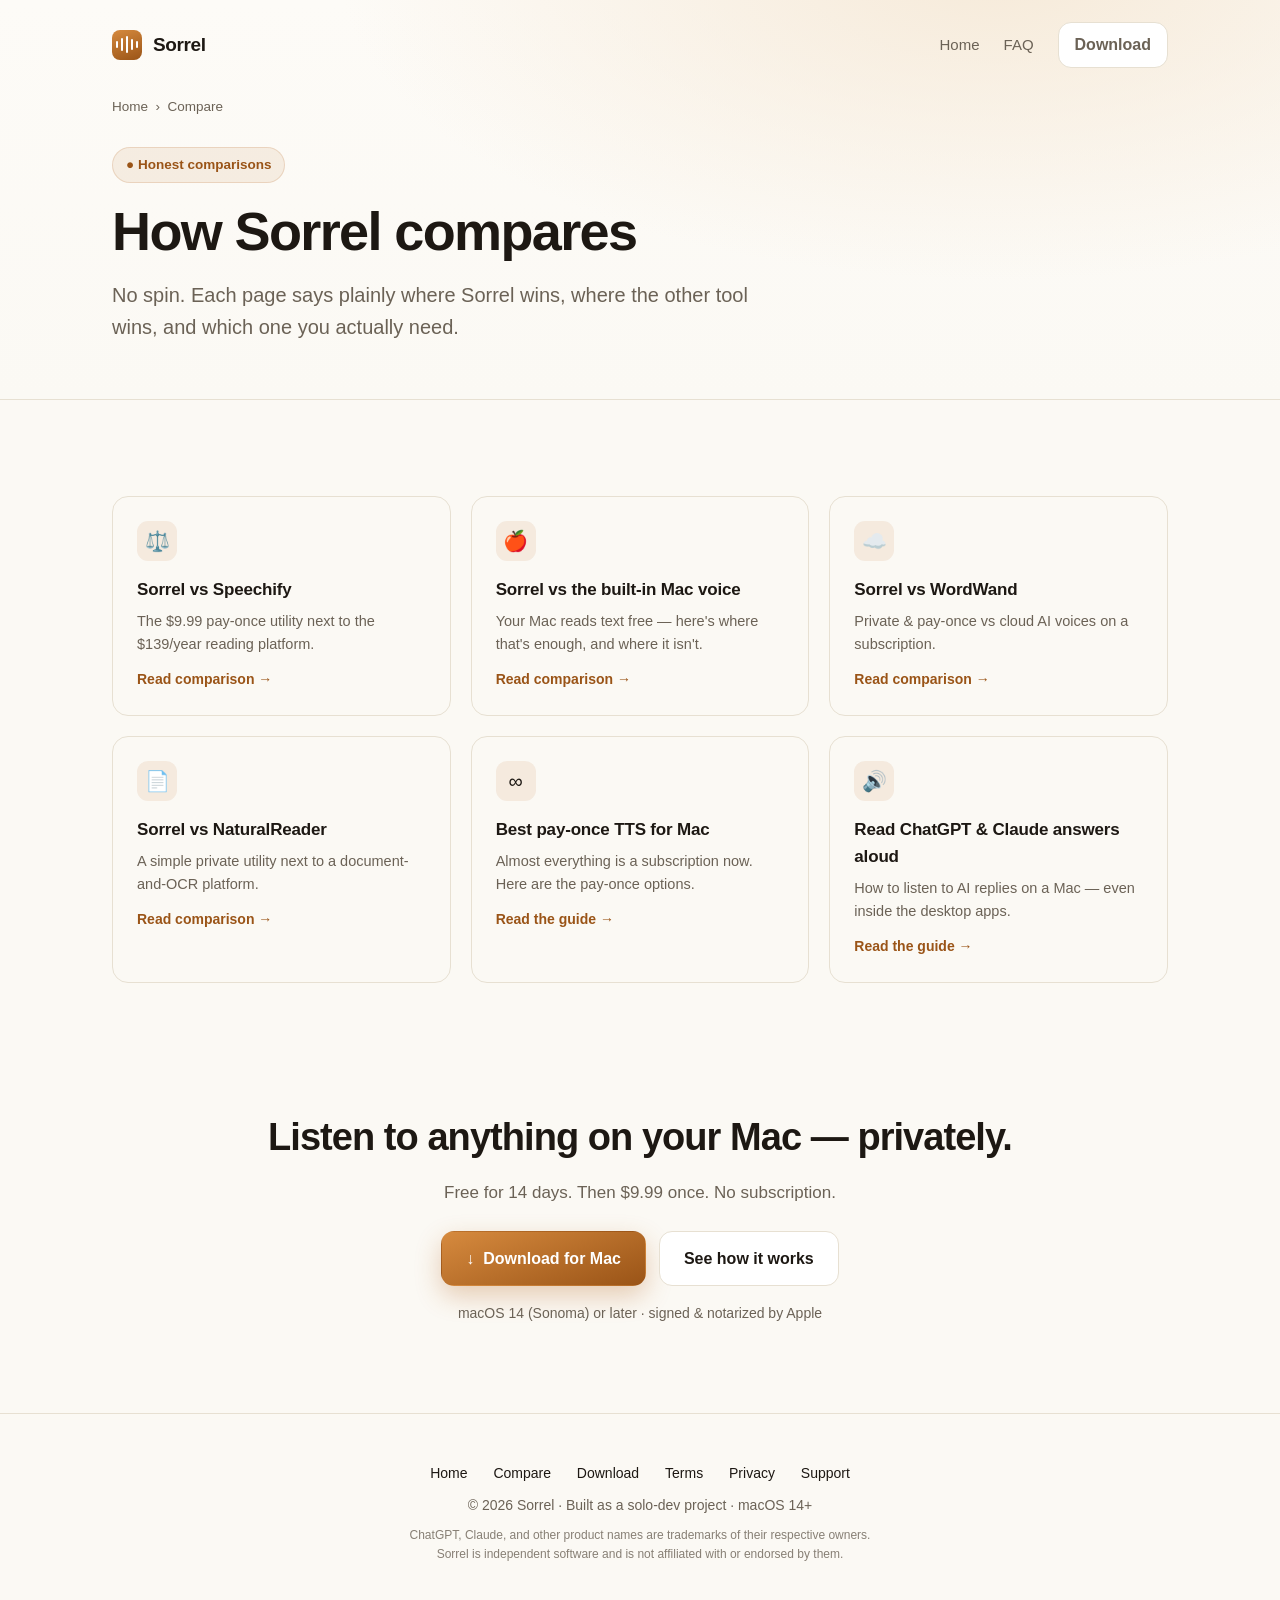
==== compare/index.html @ 5135015a "Sync landing page + share image" ====
<!DOCTYPE html>
<html lang="en"><head>
  <meta charset="UTF-8" />
  <meta name="viewport" content="width=device-width, initial-scale=1" />
  <title>Compare Sorrel — honest text-to-speech comparisons for Mac</title>
  <meta name="description" content="Honest, no-spin comparisons of Sorrel vs Speechify, WordWand, NaturalReader and the built-in Mac voice — plus guides to pay-once TTS and AI read-aloud." />
  <meta name="color-scheme" content="light" />
  <link rel="canonical" href="https://sorrelreader.com/compare/" />
  <meta property="og:type" content="website" />
  <meta property="og:url" content="https://sorrelreader.com/compare/" />
  <meta property="og:title" content="Compare Sorrel — honest text-to-speech comparisons for Mac" />
  <meta property="og:description" content="Honest side-by-sides: Sorrel vs Speechify, WordWand, NaturalReader, the built-in Mac voice, and more." />
  <meta property="og:image" content="https://sorrelreader.com/og-image.png" />
  <meta name="twitter:card" content="summary_large_image" />
  <meta name="twitter:title" content="Compare Sorrel — honest TTS comparisons for Mac" />
  <meta name="twitter:description" content="Sorrel vs Speechify, WordWand, NaturalReader, the built-in Mac voice, and more." />
  <meta name="twitter:image" content="https://sorrelreader.com/og-image.png" />
  <link rel="icon" href="data:image/svg+xml,%3Csvg xmlns='http://www.w3.org/2000/svg' viewBox='0 0 32 32'%3E%3Crect width='32' height='32' rx='8' fill='%23b5651f'/%3E%3Cg fill='none' stroke='white' stroke-width='2.4' stroke-linecap='round'%3E%3Cpath d='M11 13v6'/%3E%3Cpath d='M16 9v14'/%3E%3Cpath d='M21 12v8'/%3E%3C/g%3E%3C/svg%3E" />
  <link rel="stylesheet" href="/assets/compare.css" />
  <style>
    a.card{text-decoration:none;color:inherit;display:block;transition:border-color .12s ease, transform .05s ease;}
    a.card:hover{border-color:var(--accent);transform:translateY(-2px);}
    a.card .go{margin-top:12px;font-size:14px;font-weight:650;color:var(--accent);}
  </style>
  <script type="application/ld+json">
  {"@context":"https://schema.org","@type":"BreadcrumbList","itemListElement":[
    {"@type":"ListItem","position":1,"name":"Home","item":"https://sorrelreader.com/"},
    {"@type":"ListItem","position":2,"name":"Compare","item":"https://sorrelreader.com/compare/"}]}
  </script>
  <script type="application/ld+json">
  {"@context":"https://schema.org","@type":"SoftwareApplication","name":"Sorrel","applicationCategory":"UtilitiesApplication","operatingSystem":"macOS 14.0 or later","offers":{"@type":"Offer","price":"9.99","priceCurrency":"USD","description":"One-time purchase, no subscription. 14-day free trial."},"description":"A private macOS utility that reads copied text aloud in your Mac's own voice. Copy any text, press a hotkey, and Sorrel strips the clutter and speaks it — works inside the Claude and ChatGPT apps and PDFs."}
  </script>
</head>
<body>
  <a class="skip" href="#grid">Skip to content</a>
  <header class="phead">
    <div class="wrap">
      <nav>
        <a class="brand" href="/"><span class="ico" aria-hidden="true"><span><i></i><i></i><i></i><i></i><i></i></span></span>Sorrel</a>
        <div class="nav-links">
          <a class="hidem" href="/">Home</a>
          <a class="hidem" href="/#faq">FAQ</a>
          <a class="btn btn-ghost" style="padding:9px 16px" href="https://github.com/CodeMonkeyDonkey/sorrel-app/releases/latest/download/Sorrel.dmg">Download</a>
        </div>
      </nav>
      <p class="crumbs"><a href="/">Home</a> &nbsp;›&nbsp; Compare</p>
      <div class="inner">
        <span class="eyebrow">● Honest comparisons</span>
        <h1>How Sorrel compares</h1>
        <p class="lede">No spin. Each page says plainly where Sorrel wins, where the other tool wins, and which one you actually need.</p>
      </div>
    </div>
  </header>

  <main>
    <section class="section" id="grid">
      <div class="wrap">
        <div class="cards">
          <a class="card" href="/compare/sorrel-vs-speechify/">
            <div class="cico" aria-hidden="true">⚖️</div><h3>Sorrel vs Speechify</h3>
            <p>The $9.99 pay-once utility next to the $139/year reading platform.</p>
            <div class="go">Read comparison →</div>
          </a>
          <a class="card" href="/compare/sorrel-vs-mac-speak-selection/">
            <div class="cico" aria-hidden="true">🍎</div><h3>Sorrel vs the built-in Mac voice</h3>
            <p>Your Mac reads text free — here's where that's enough, and where it isn't.</p>
            <div class="go">Read comparison →</div>
          </a>
          <a class="card" href="/compare/sorrel-vs-wordwand/">
            <div class="cico" aria-hidden="true">☁️</div><h3>Sorrel vs WordWand</h3>
            <p>Private &amp; pay-once vs cloud AI voices on a subscription.</p>
            <div class="go">Read comparison →</div>
          </a>
          <a class="card" href="/compare/sorrel-vs-naturalreader/">
            <div class="cico" aria-hidden="true">📄</div><h3>Sorrel vs NaturalReader</h3>
            <p>A simple private utility next to a document-and-OCR platform.</p>
            <div class="go">Read comparison →</div>
          </a>
          <a class="card" href="/compare/best-pay-once-text-to-speech-mac/">
            <div class="cico" aria-hidden="true">∞</div><h3>Best pay-once TTS for Mac</h3>
            <p>Almost everything is a subscription now. Here are the pay-once options.</p>
            <div class="go">Read the guide →</div>
          </a>
          <a class="card" href="/compare/read-chatgpt-claude-answers-aloud-mac/">
            <div class="cico" aria-hidden="true">🔊</div><h3>Read ChatGPT &amp; Claude answers aloud</h3>
            <p>How to listen to AI replies on a Mac — even inside the desktop apps.</p>
            <div class="go">Read the guide →</div>
          </a>
        </div>
      </div>
    </section>

    <section class="ctaband">
      <div class="wrap">
        <h2>Listen to anything on your Mac — privately.</h2>
        <p>Free for 14 days. Then $9.99 once. No subscription.</p>
        <div class="cta">
          <a class="btn btn-primary" href="https://github.com/CodeMonkeyDonkey/sorrel-app/releases/latest/download/Sorrel.dmg">↓&nbsp; Download for Mac</a>
          <a class="btn btn-ghost" href="/#how">See how it works</a>
        </div>
        <p class="fine">macOS 14 (Sonoma) or later · signed &amp; notarized by Apple</p>
      </div>
    </section>
  </main>

  <footer>
    <div class="wrap">
      <div class="flinks">
        <a href="/">Home</a>
        <a href="/compare/">Compare</a>
        <a href="https://github.com/CodeMonkeyDonkey/sorrel-app/releases/latest/download/Sorrel.dmg">Download</a>
        <a href="/terms/">Terms</a>
        <a href="/privacy/">Privacy</a>
        <a href="mailto:me@julyskyfly.com">Support</a>
      </div>
      © 2026 Sorrel · Built as a solo-dev project · macOS 14+
      <div style="margin-top:10px;font-size:12px;line-height:1.55;opacity:.8;max-width:74ch;margin-left:auto;margin-right:auto;">ChatGPT, Claude, and other product names are trademarks of their respective owners. Sorrel is independent software and is not affiliated with or endorsed by them.</div>
    </div>
  </footer>
</body></html>
---- assets/compare.css ----
/* Sorrel — shared styles for comparison / alternative pages.
   Reuses the exact design tokens from the landing page (docs/index.html)
   so every comparison page matches the site visually. Link with:
   <link rel="stylesheet" href="/assets/compare.css"> */

:root{
  --bg:#fbf9f4;--surface:#ffffff;--surface-2:#f4efe5;--ink:#1d1813;--muted:#6b6256;
  --border:#e7e0d2;--accent:#9a5417;--accent-2:#d68a3e;--accent-ink:#fff;
  --ok:#2f7d4f;--no:#8f5a2a;
  --font:-apple-system,BlinkMacSystemFont,"SF Pro Display","Segoe UI",Roboto,Helvetica,Arial,sans-serif;
  --mono:ui-monospace,"SF Mono",Menlo,monospace;--maxw:1120px;
}
*{box-sizing:border-box;margin:0;padding:0;}
body{font-family:var(--font);color:var(--ink);background:var(--bg);-webkit-font-smoothing:antialiased;line-height:1.6;}
a{color:var(--accent);}
img{max-width:100%;}
.wrap{max-width:var(--maxw);margin:0 auto;padding:0 32px;}
.narrow{max-width:760px;}
.skip{position:absolute;left:-999px;}
.skip:focus{left:8px;top:8px;background:var(--accent);color:#fff;padding:10px 14px;border-radius:8px;z-index:20;text-decoration:none;}
:focus-visible{outline:3px solid var(--accent);outline-offset:2px;border-radius:4px;}

/* ---- nav (matches landing) ---- */
nav{display:flex;align-items:center;justify-content:space-between;padding:22px 0;}
.brand{display:flex;align-items:center;gap:11px;font-weight:700;font-size:19px;letter-spacing:-.02em;color:var(--ink);text-decoration:none;}
.brand .ico{width:30px;height:30px;border-radius:8px;background:linear-gradient(160deg,var(--accent-2),var(--accent));display:flex;align-items:center;justify-content:center;}
.brand .ico span{display:flex;gap:2.5px;align-items:center;}
.brand .ico i{width:2.6px;border-radius:2px;background:#fff;display:block;}
.brand .ico i:nth-child(1){height:7px}.brand .ico i:nth-child(2){height:13px}.brand .ico i:nth-child(3){height:17px}.brand .ico i:nth-child(4){height:11px}.brand .ico i:nth-child(5){height:7px}
.nav-links{display:flex;align-items:center;gap:24px;font-size:15px;}
.nav-links a{color:var(--muted);text-decoration:none;}.nav-links a:hover{color:var(--ink);}

/* ---- buttons (matches landing) ---- */
.btn{font-weight:650;font-size:16px;text-decoration:none;padding:14px 24px;border-radius:13px;border:1px solid transparent;display:inline-flex;align-items:center;gap:9px;transition:transform .05s ease;}
.btn:active{transform:translateY(1px);}
.btn-primary{background:linear-gradient(160deg,var(--accent-2),var(--accent));color:var(--accent-ink);box-shadow:0 10px 26px rgba(181,101,31,.30);}
.btn-ghost{background:#fff;color:var(--ink);border-color:var(--border);}

/* ---- page header ---- */
.phead{position:relative;overflow:hidden;border-bottom:1px solid var(--border);
       background:radial-gradient(1100px 520px at 78% -8%,#f6ead9 0%,rgba(246,234,217,0) 60%),linear-gradient(180deg,#fdfbf7,var(--bg));}
.crumbs{font-size:13.5px;color:var(--muted);padding:6px 0 0;}
.crumbs a{color:var(--muted);text-decoration:none;}.crumbs a:hover{color:var(--accent);}
.phead .inner{padding:30px 0 56px;max-width:780px;}
.eyebrow{display:inline-flex;align-items:center;gap:8px;font-size:13.5px;font-weight:600;color:var(--accent);
         background:rgba(181,101,31,.09);border:1px solid rgba(181,101,31,.18);padding:6px 13px;border-radius:999px;margin-bottom:20px;}
h1{font-size:clamp(34px,4.6vw,54px);line-height:1.07;letter-spacing:-.03em;font-weight:800;margin-bottom:18px;}
h1 .grad{background:linear-gradient(120deg,var(--accent),var(--accent-2));-webkit-background-clip:text;background-clip:text;color:transparent;}
.lede{font-size:20px;color:var(--muted);max-width:60ch;}

/* ---- verdict box ---- */
.verdict{background:var(--surface);border:1px solid var(--border);border-left:4px solid var(--accent);
         border-radius:14px;padding:22px 24px;margin-top:28px;box-shadow:0 2px 6px rgba(31,24,15,.05);}
.verdict .vk{font-size:13px;font-weight:700;color:var(--accent);text-transform:uppercase;letter-spacing:.08em;margin-bottom:8px;}
.verdict p{font-size:16.5px;color:var(--ink);}
.verdict p+p{margin-top:12px;}

/* ---- sections ---- */
.section{padding:60px 0;}
.section.alt{background:var(--surface);border-top:1px solid var(--border);border-bottom:1px solid var(--border);}
.kicker{font-size:14px;font-weight:700;color:var(--accent);text-transform:uppercase;letter-spacing:.08em;margin-bottom:12px;}
.section h2{font-size:clamp(26px,3.4vw,36px);letter-spacing:-.025em;font-weight:800;max-width:24ch;margin-bottom:14px;}
.section .sub{font-size:18px;color:var(--muted);max-width:60ch;}
.section .body{font-size:17px;color:var(--muted);max-width:68ch;}
.section .body p+p{margin-top:14px;}
.section .body strong{color:var(--ink);font-weight:650;}

/* ---- comparison table ---- */
.ctable-wrap{margin-top:30px;overflow-x:auto;border:1px solid var(--border);border-radius:16px;background:var(--surface);}
table.ctable{border-collapse:collapse;width:100%;min-width:560px;font-size:15.5px;}
.ctable th,.ctable td{text-align:left;padding:15px 18px;border-bottom:1px solid var(--border);vertical-align:top;}
.ctable thead th{font-size:13px;text-transform:uppercase;letter-spacing:.05em;color:var(--muted);background:var(--surface-2);}
.ctable tbody tr:last-child td{border-bottom:0;}
.ctable .feat{font-weight:650;color:var(--ink);width:34%;}
.ctable th.feat{text-align:left;}
.ctable-wrap:focus-visible{outline:3px solid var(--accent);outline-offset:-3px;}
.ctable col.sorrel,.ctable th.sorrel{background:rgba(181,101,31,.06);}
.ctable td.sorrel{background:rgba(181,101,31,.06);border-left:1px solid rgba(181,101,31,.14);border-right:1px solid rgba(181,101,31,.14);}
.ctable thead th.sorrel{color:var(--accent);font-weight:800;border-left:1px solid rgba(181,101,31,.14);border-right:1px solid rgba(181,101,31,.14);}
.yes{color:var(--ok);font-weight:700;}
.no{color:var(--no);font-weight:700;}
.mark{font-weight:800;margin-right:5px;}

/* ---- pick cards (honest recommendation) ---- */
.picks{display:grid;grid-template-columns:1fr 1fr;gap:20px;margin-top:30px;}
.pick{background:var(--bg);border:1px solid var(--border);border-radius:16px;padding:24px;}
.pick.sorrel{background:rgba(181,101,31,.05);border-color:rgba(181,101,31,.22);}
.pick h3{font-size:18px;letter-spacing:-.01em;margin-bottom:14px;}
.pick ul{list-style:none;}
.pick li{display:flex;gap:10px;padding:7px 0;font-size:15.5px;color:var(--muted);}
.pick li::before{content:"";flex:0 0 auto;width:18px;height:18px;margin-top:3px;border-radius:50%;
                 background:rgba(181,101,31,.14);background-image:url("data:image/svg+xml,%3Csvg xmlns='http://www.w3.org/2000/svg' viewBox='0 0 24 24' fill='none' stroke='%23b5651f' stroke-width='3' stroke-linecap='round' stroke-linejoin='round'%3E%3Cpolyline points='20 6 9 17 4 12'/%3E%3C/svg%3E");
                 background-size:12px;background-repeat:no-repeat;background-position:center;}
.pick.neutral li::before{background-color:var(--surface-2);background-image:url("data:image/svg+xml,%3Csvg xmlns='http://www.w3.org/2000/svg' viewBox='0 0 24 24' fill='none' stroke='%236b6256' stroke-width='3' stroke-linecap='round' stroke-linejoin='round'%3E%3Cpolyline points='20 6 9 17 4 12'/%3E%3C/svg%3E");}

/* ---- feature cards ---- */
.cards{display:grid;grid-template-columns:repeat(3,1fr);gap:20px;margin-top:36px;}
.card{background:var(--bg);border:1px solid var(--border);border-radius:16px;padding:24px;}
.section.alt .card{background:var(--surface-2);}
.card .cico{width:40px;height:40px;border-radius:11px;background:rgba(181,101,31,.10);display:flex;align-items:center;justify-content:center;font-size:20px;margin-bottom:15px;}
.card h3{font-size:17px;letter-spacing:-.01em;margin-bottom:7px;}
.card p{font-size:14.5px;color:var(--muted);}

/* ---- honest callout ---- */
.callout{background:var(--surface-2);border:1px solid var(--border);border-radius:14px;padding:20px 22px;margin-top:26px;font-size:16px;color:var(--ink);}
.callout b{color:var(--accent);}

/* ---- FAQ ---- */
details{border:1px solid var(--border);border-radius:12px;padding:2px 18px;margin-top:12px;background:var(--surface);}
summary{font-weight:650;cursor:pointer;padding:14px 0;font-size:16px;}
details[open] summary{border-bottom:1px solid var(--border);margin-bottom:12px;}
details p{color:var(--muted);font-size:15px;margin:0 0 14px;}

/* ---- CTA band ---- */
.ctaband{text-align:center;padding:64px 0;}
.ctaband h2{font-size:clamp(26px,3.4vw,38px);letter-spacing:-.025em;font-weight:800;margin-bottom:12px;}
.ctaband p{font-size:17px;color:var(--muted);margin-bottom:24px;}
.ctaband .cta{display:flex;gap:13px;justify-content:center;flex-wrap:wrap;}
.ctaband .fine{margin-top:16px;font-size:14px;color:var(--muted);}

/* ---- footer (matches landing) ---- */
footer{padding:48px 0;text-align:center;border-top:1px solid var(--border);color:var(--muted);font-size:14px;}
footer .flinks{margin-bottom:10px;}
footer a{color:var(--ink);text-decoration:none;margin:0 11px;}footer a:hover{color:var(--accent);}

@media (max-width:820px){
  .cards{grid-template-columns:1fr;}
  .picks{grid-template-columns:1fr;}
  .nav-links .hidem{display:none;}
}
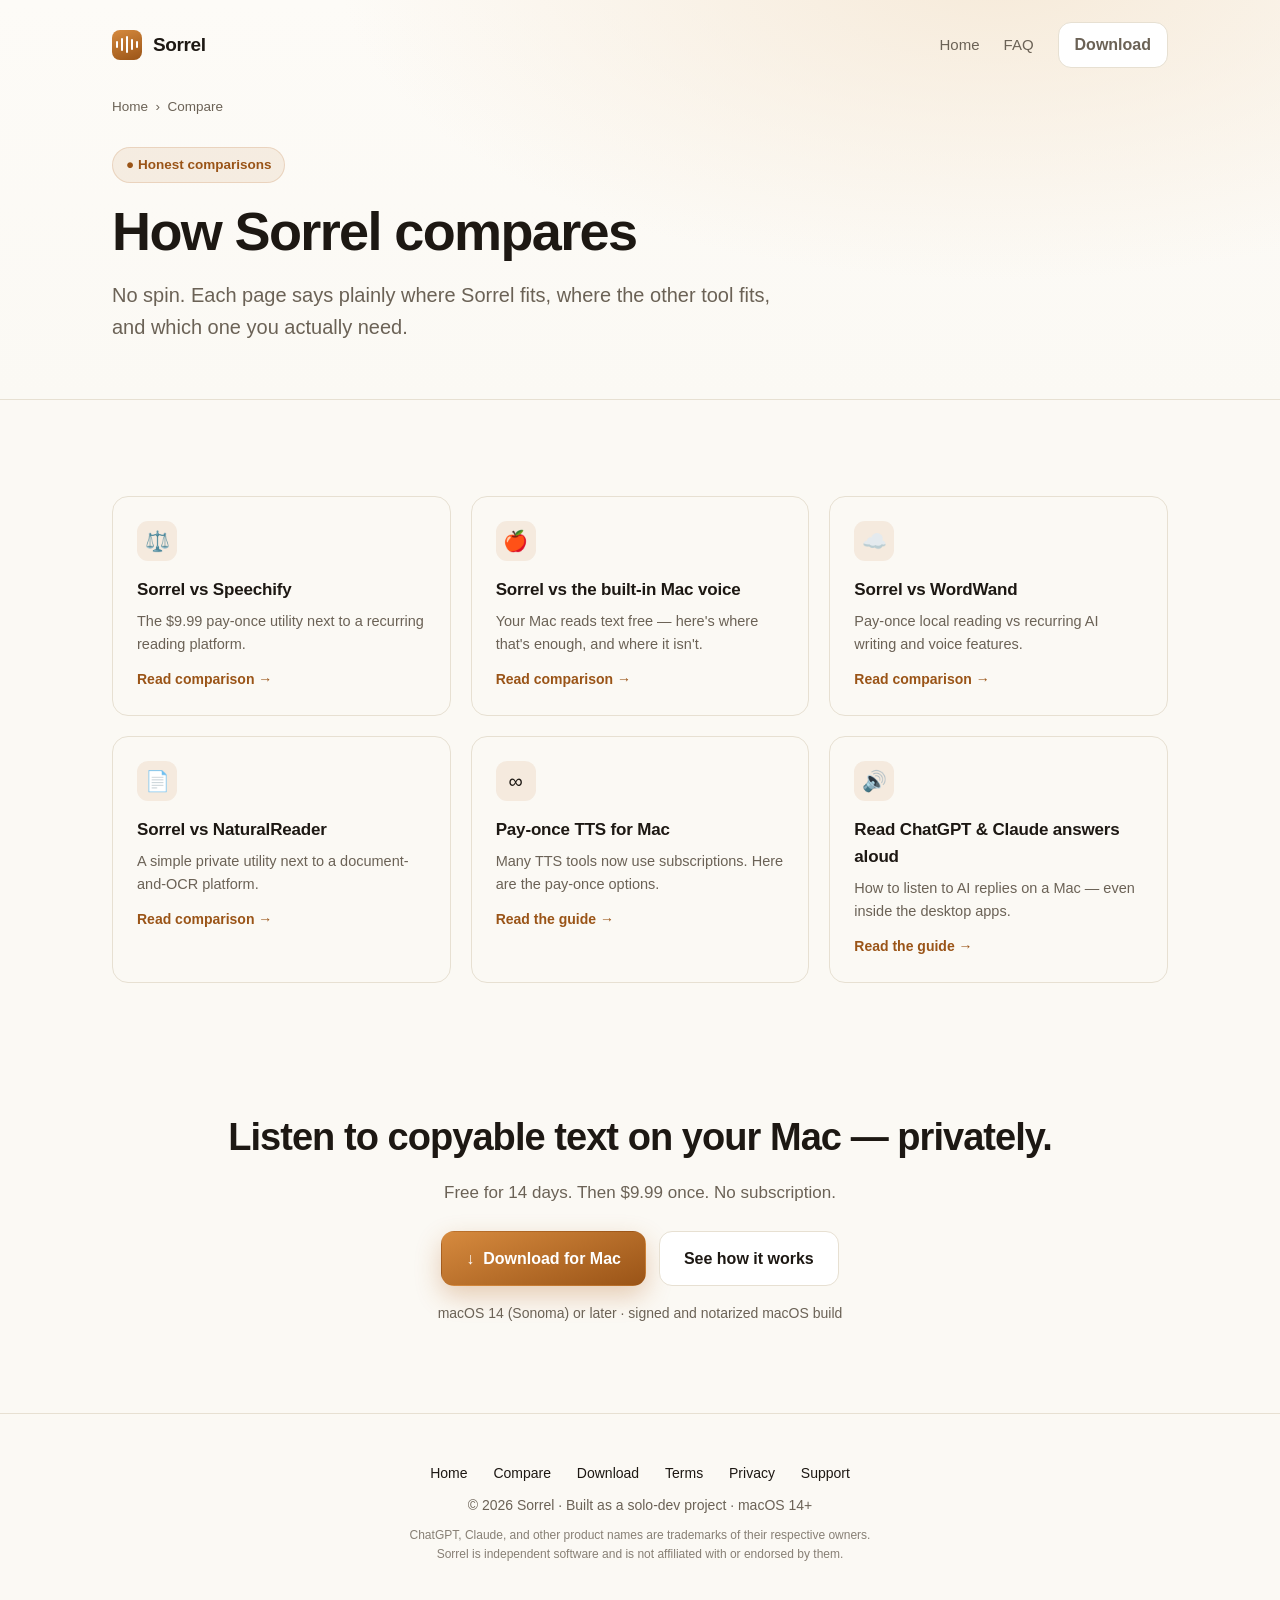
==== commit 334c6903: "Sync landing page + share image" ====
--- a/compare/index.html
+++ b/compare/index.html
@@ -28,7 +28,7 @@
     {"@type":"ListItem","position":2,"name":"Compare","item":"https://sorrelreader.com/compare/"}]}
   </script>
   <script type="application/ld+json">
-  {"@context":"https://schema.org","@type":"SoftwareApplication","name":"Sorrel","applicationCategory":"UtilitiesApplication","operatingSystem":"macOS 14.0 or later","offers":{"@type":"Offer","price":"9.99","priceCurrency":"USD","description":"One-time purchase, no subscription. 14-day free trial."},"description":"A private macOS utility that reads copied text aloud in your Mac's own voice. Copy any text, press a hotkey, and Sorrel strips the clutter and speaks it — works inside the Claude and ChatGPT apps and PDFs."}
+  {"@context":"https://schema.org","@type":"SoftwareApplication","name":"Sorrel","applicationCategory":"UtilitiesApplication","operatingSystem":"macOS 14.0 or later","offers":{"@type":"Offer","price":"9.99","priceCurrency":"USD","description":"One-time purchase, no subscription. 14-day free trial."},"description":"A private macOS utility that reads copied text aloud with macOS system voices. Paste copied text into Sorrel, or use the optional hotkey, and Sorrel strips the clutter before speaking."}
   </script>
 </head>
 <body>
@@ -47,7 +47,7 @@
       <div class="inner">
         <span class="eyebrow">● Honest comparisons</span>
         <h1>How Sorrel compares</h1>
-        <p class="lede">No spin. Each page says plainly where Sorrel wins, where the other tool wins, and which one you actually need.</p>
+        <p class="lede">No spin. Each page says plainly where Sorrel fits, where the other tool fits, and which one you actually need.</p>
       </div>
     </div>
   </header>
@@ -58,7 +58,7 @@
         <div class="cards">
           <a class="card" href="/compare/sorrel-vs-speechify/">
             <div class="cico" aria-hidden="true">⚖️</div><h3>Sorrel vs Speechify</h3>
-            <p>The $9.99 pay-once utility next to the $139/year reading platform.</p>
+            <p>The $9.99 pay-once utility next to a recurring reading platform.</p>
             <div class="go">Read comparison →</div>
           </a>
           <a class="card" href="/compare/sorrel-vs-mac-speak-selection/">
@@ -68,7 +68,7 @@
           </a>
           <a class="card" href="/compare/sorrel-vs-wordwand/">
             <div class="cico" aria-hidden="true">☁️</div><h3>Sorrel vs WordWand</h3>
-            <p>Private &amp; pay-once vs cloud AI voices on a subscription.</p>
+            <p>Pay-once local reading vs recurring AI writing and voice features.</p>
             <div class="go">Read comparison →</div>
           </a>
           <a class="card" href="/compare/sorrel-vs-naturalreader/">
@@ -77,8 +77,8 @@
             <div class="go">Read comparison →</div>
           </a>
           <a class="card" href="/compare/best-pay-once-text-to-speech-mac/">
-            <div class="cico" aria-hidden="true">∞</div><h3>Best pay-once TTS for Mac</h3>
-            <p>Almost everything is a subscription now. Here are the pay-once options.</p>
+            <div class="cico" aria-hidden="true">∞</div><h3>Pay-once TTS for Mac</h3>
+            <p>Many TTS tools now use subscriptions. Here are the pay-once options.</p>
             <div class="go">Read the guide →</div>
           </a>
           <a class="card" href="/compare/read-chatgpt-claude-answers-aloud-mac/">
@@ -92,13 +92,13 @@
 
     <section class="ctaband">
       <div class="wrap">
-        <h2>Listen to anything on your Mac — privately.</h2>
+        <h2>Listen to copyable text on your Mac — privately.</h2>
         <p>Free for 14 days. Then $9.99 once. No subscription.</p>
         <div class="cta">
           <a class="btn btn-primary" href="https://github.com/CodeMonkeyDonkey/sorrel-app/releases/latest/download/Sorrel.dmg">↓&nbsp; Download for Mac</a>
           <a class="btn btn-ghost" href="/#how">See how it works</a>
         </div>
-        <p class="fine">macOS 14 (Sonoma) or later · signed &amp; notarized by Apple</p>
+        <p class="fine">macOS 14 (Sonoma) or later · signed and notarized macOS build</p>
       </div>
     </section>
   </main>
